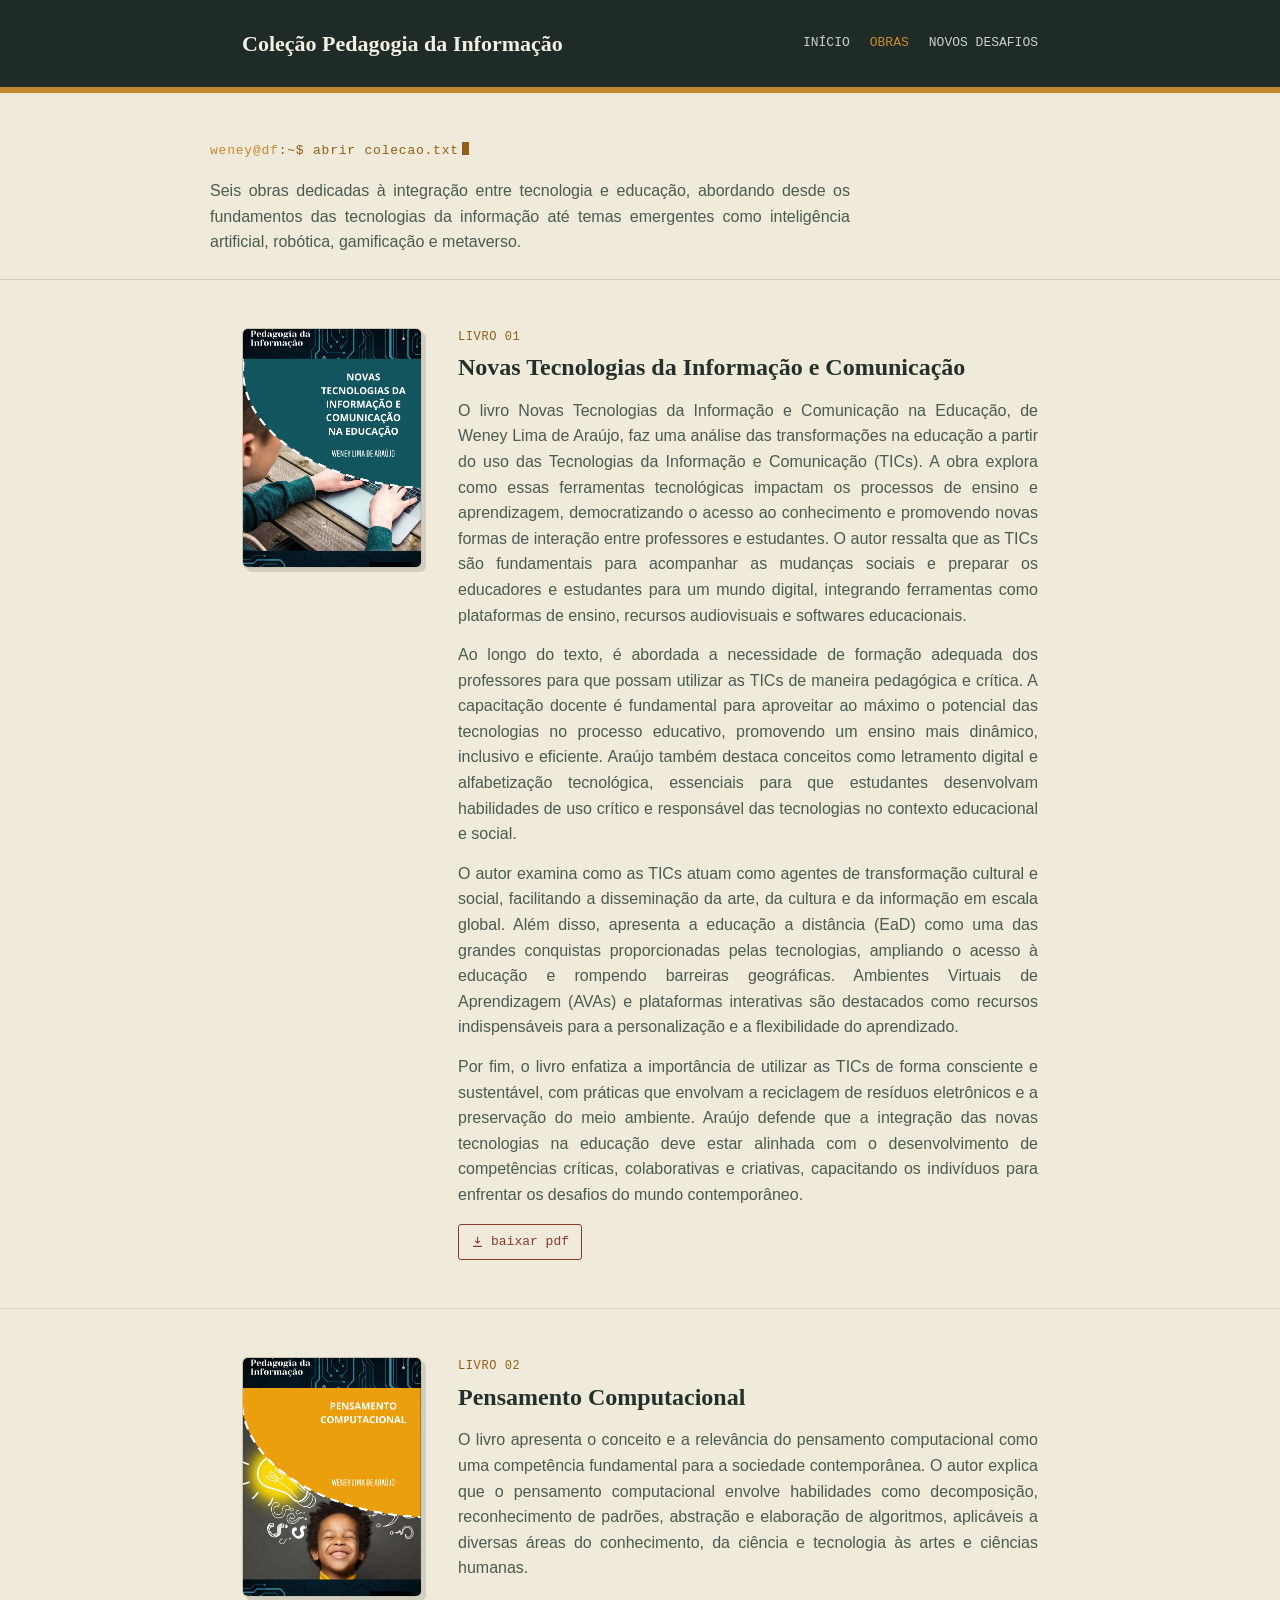
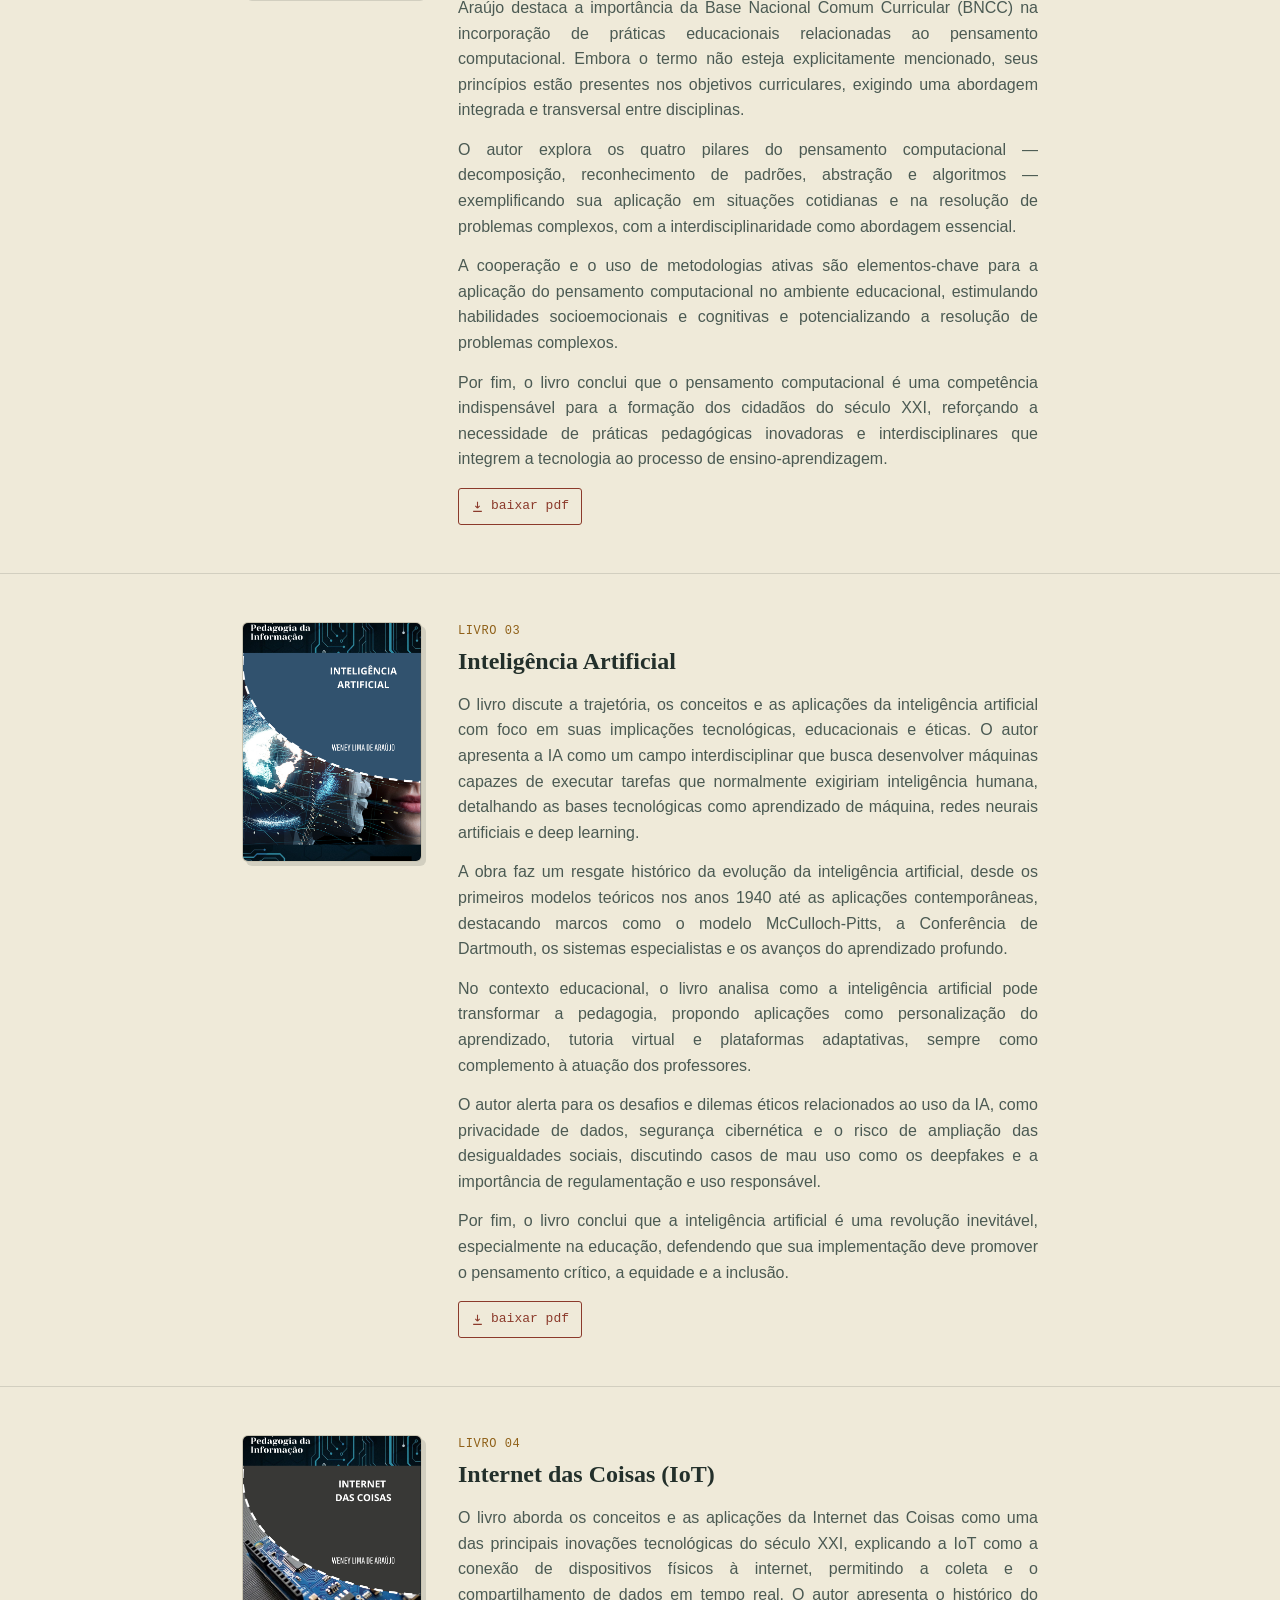
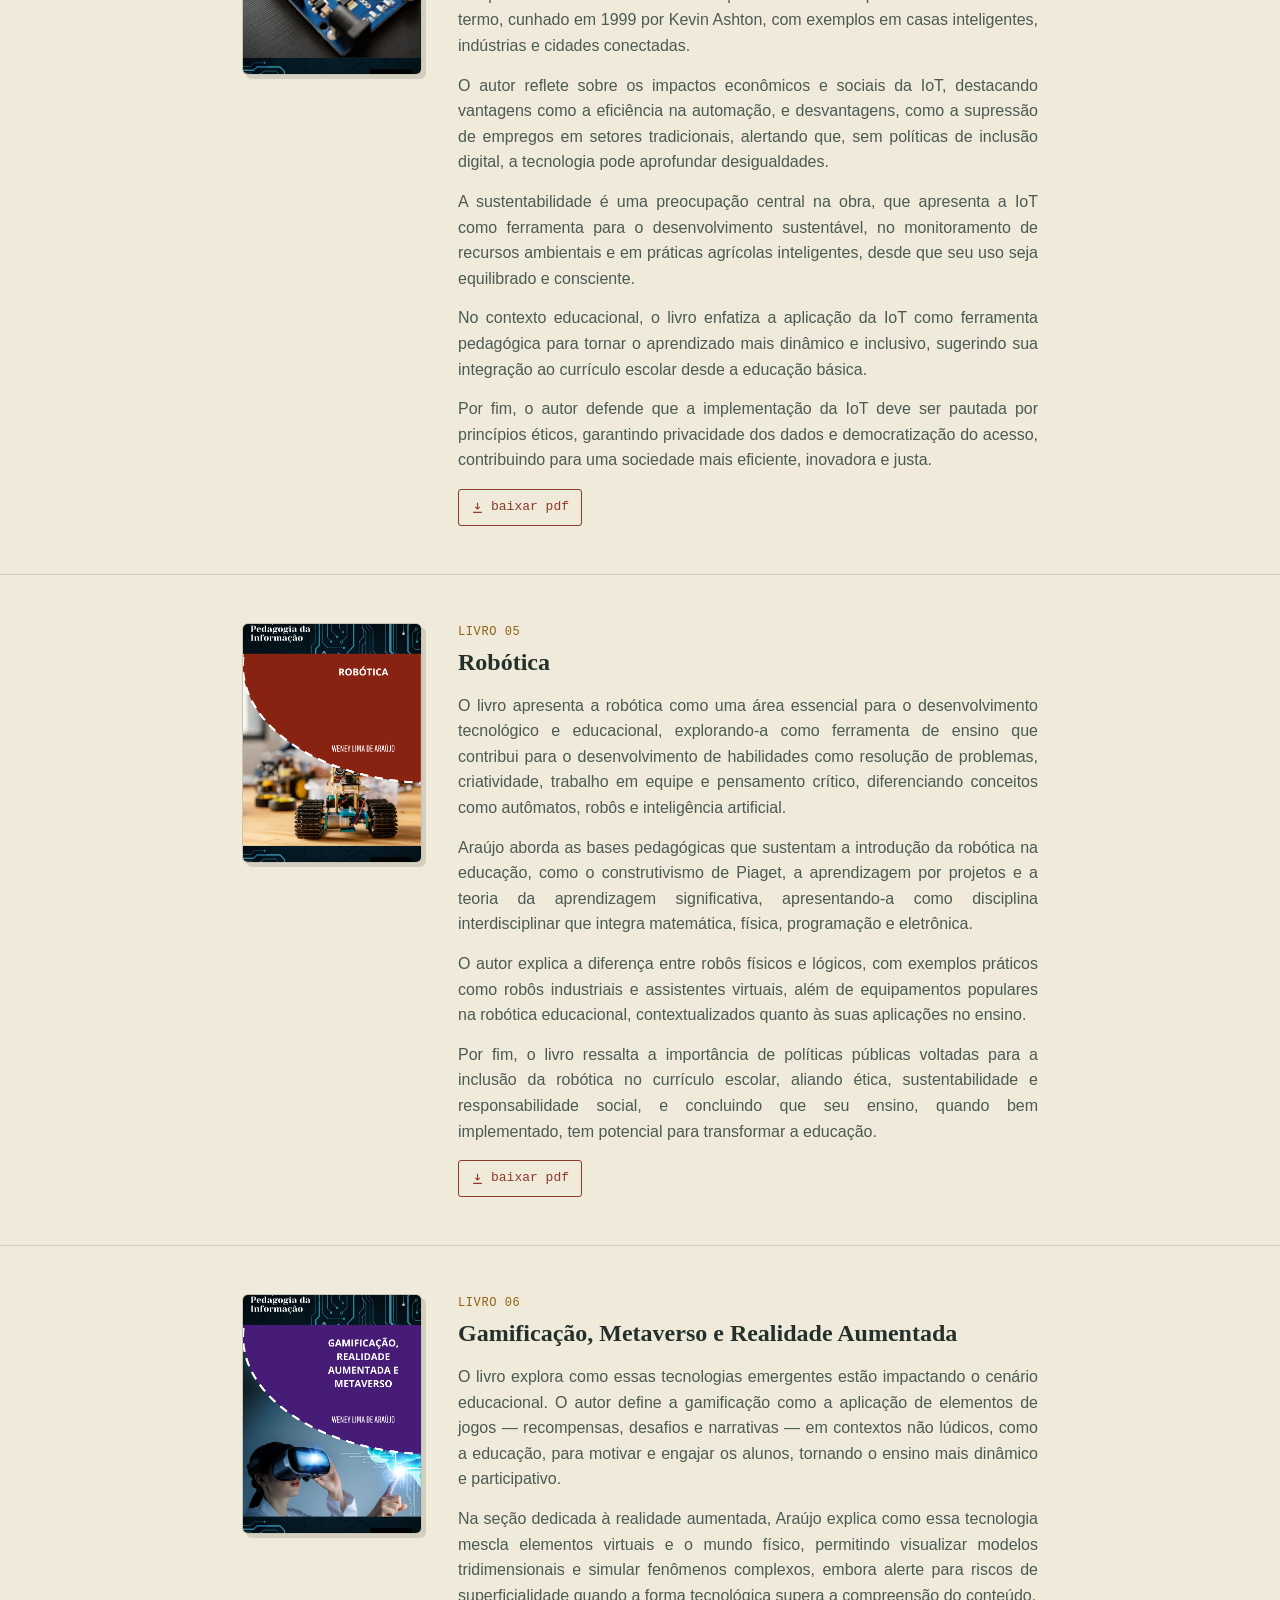
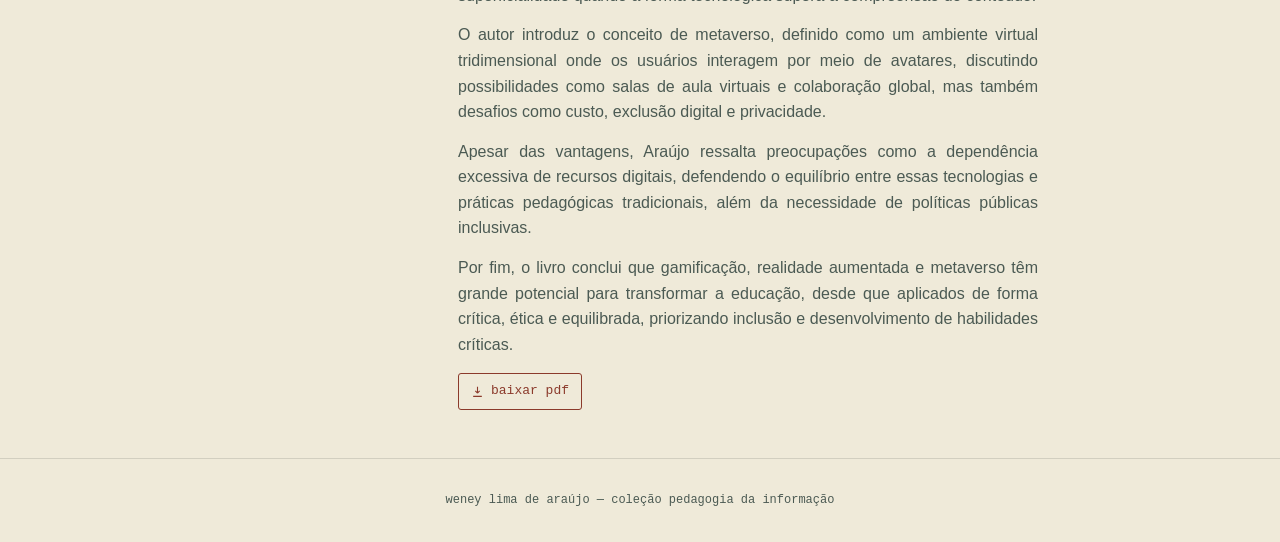
==== livros.html @ 9230e6cb "Add files via upload" ====
<!DOCTYPE html>
<html lang="pt-BR">

<head>
  <meta charset="UTF-8">
  <meta name="viewport" content="width=device-width, initial-scale=1.0">
  <title>Coleção Pedagogia da Informação — Weney Lima de Araújo</title>
  <link rel="stylesheet" href="_css/shared.css">
  <link rel="stylesheet" href="_css/livros.css">
</head>

<body>

  <div class="topbar">
    <div class="wrap">
      <h1>Coleção Pedagogia da Informação</h1>
      <nav class="sitenav">
        <a href="index.html">INÍCIO</a>
        <a href="livros.html" class="active">OBRAS</a>
        <a href="novos_desafios.html">NOVOS DESAFIOS</a>
      </nav>
    </div>
  </div>

  <div class="intro wrap">
    <div class="eyebrow"><span class="path">weney@df</span>:~$ abrir colecao.txt<span class="cursor"></span></div>
    <p>Seis obras dedicadas à integração entre tecnologia e educação, abordando desde os fundamentos das tecnologias da
      informação até temas emergentes como inteligência artificial, robótica, gamificação e metaverso.</p>
  </div>

  <article class="book-full" id="livro01">
    <div class="wrap">
      <div class="grid">
        <div class="cover">
          <img src="_images/capa01.png" alt="Capa do livro Novas Tecnologias da Informação e Comunicação"
            onerror="this.style.display='none'; this.nextElementSibling.style.display='flex';">
          <div class="fallback" style="display:none; align-items:center; justify-content:center; height:100%;">coloque a
            capa em<br><b>_images/capa01.png</b></div>
        </div>
        <div>
          <div class="num">LIVRO 01</div>
          <h2>Novas Tecnologias da Informação e Comunicação</h2>
          <div class="resumo">
            <p>O livro Novas Tecnologias da Informação e Comunicação na Educação, de Weney Lima de Araújo, faz uma
              análise das transformações na educação a partir do uso das Tecnologias da Informação e Comunicação (TICs).
              A obra explora como essas ferramentas tecnológicas impactam os processos de ensino e aprendizagem,
              democratizando o acesso ao conhecimento e promovendo novas formas de interação entre professores e
              estudantes. O autor ressalta que as TICs são fundamentais para acompanhar as mudanças sociais e preparar
              os educadores e estudantes para um mundo digital, integrando ferramentas como plataformas de ensino,
              recursos audiovisuais e softwares educacionais.</p>
            <p>Ao longo do texto, é abordada a necessidade de formação adequada dos professores para que possam utilizar
              as TICs de maneira pedagógica e crítica. A capacitação docente é fundamental para aproveitar ao máximo o
              potencial das tecnologias no processo educativo, promovendo um ensino mais dinâmico, inclusivo e
              eficiente. Araújo também destaca conceitos como letramento digital e alfabetização tecnológica, essenciais
              para que estudantes desenvolvam habilidades de uso crítico e responsável das tecnologias no contexto
              educacional e social.</p>
            <p>O autor examina como as TICs atuam como agentes de transformação cultural e social, facilitando a
              disseminação da arte, da cultura e da informação em escala global. Além disso, apresenta a educação a
              distância (EaD) como uma das grandes conquistas proporcionadas pelas tecnologias, ampliando o acesso à
              educação e rompendo barreiras geográficas. Ambientes Virtuais de Aprendizagem (AVAs) e plataformas
              interativas são destacados como recursos indispensáveis para a personalização e a flexibilidade do
              aprendizado.</p>
            <p>Por fim, o livro enfatiza a importância de utilizar as TICs de forma consciente e sustentável, com
              práticas que envolvam a reciclagem de resíduos eletrônicos e a preservação do meio ambiente. Araújo
              defende que a integração das novas tecnologias na educação deve estar alinhada com o desenvolvimento de
              competências críticas, colaborativas e criativas, capacitando os indivíduos para enfrentar os desafios do
              mundo contemporâneo.</p>
          </div>
          <a class="download" href="_livros/livro01-novas-tecnologia-da-informacao.pdf" download>
            <svg viewBox="0 0 24 24" fill="none" stroke="currentColor" stroke-width="2">
              <path d="M12 3v12m0 0l-4-4m4 4l4-4M4 21h16" />
            </svg>
            baixar pdf
          </a>
        </div>
      </div>
    </div>
  </article>

  <article class="book-full" id="livro02">
    <div class="wrap">
      <div class="grid">
        <div class="cover">
          <img src="_images/capa02.png" alt="Capa do livro Pensamento Computacional"
            onerror="this.style.display='none'; this.nextElementSibling.style.display='flex';">
          <div class="fallback" style="display:none; align-items:center; justify-content:center; height:100%;">coloque a
            capa em<br><b>_images/capa02.png</b></div>
        </div>
        <div>
          <div class="num">LIVRO 02</div>
          <h2>Pensamento Computacional</h2>
          <div class="resumo">
            <p>O livro apresenta o conceito e a relevância do pensamento computacional como uma competência fundamental
              para a sociedade contemporânea. O autor explica que o pensamento computacional envolve habilidades como
              decomposição, reconhecimento de padrões, abstração e elaboração de algoritmos, aplicáveis a diversas áreas
              do conhecimento, da ciência e tecnologia às artes e ciências humanas.</p>
            <p>Araújo destaca a importância da Base Nacional Comum Curricular (BNCC) na incorporação de práticas
              educacionais relacionadas ao pensamento computacional. Embora o termo não esteja explicitamente
              mencionado, seus princípios estão presentes nos objetivos curriculares, exigindo uma abordagem integrada e
              transversal entre disciplinas.</p>
            <p>O autor explora os quatro pilares do pensamento computacional — decomposição, reconhecimento de padrões,
              abstração e algoritmos — exemplificando sua aplicação em situações cotidianas e na resolução de problemas
              complexos, com a interdisciplinaridade como abordagem essencial.</p>
            <p>A cooperação e o uso de metodologias ativas são elementos-chave para a aplicação do pensamento
              computacional no ambiente educacional, estimulando habilidades socioemocionais e cognitivas e
              potencializando a resolução de problemas complexos.</p>
            <p>Por fim, o livro conclui que o pensamento computacional é uma competência indispensável para a formação
              dos cidadãos do século XXI, reforçando a necessidade de práticas pedagógicas inovadoras e
              interdisciplinares que integrem a tecnologia ao processo de ensino-aprendizagem.</p>
          </div>
          <a class="download" href="_livros/livro02-pensamento-computacional.pdf" download>
            <svg viewBox="0 0 24 24" fill="none" stroke="currentColor" stroke-width="2">
              <path d="M12 3v12m0 0l-4-4m4 4l4-4M4 21h16" />
            </svg>
            baixar pdf
          </a>
        </div>
      </div>
    </div>
  </article>

  <article class="book-full" id="livro03">
    <div class="wrap">
      <div class="grid">
        <div class="cover">
          <img src="_images/capa03.png" alt="Capa do livro Inteligência Artificial"
            onerror="this.style.display='none'; this.nextElementSibling.style.display='flex';">
          <div class="fallback" style="display:none; align-items:center; justify-content:center; height:100%;">coloque a
            capa em<br><b>_images/capa03.png</b></div>
        </div>
        <div>
          <div class="num">LIVRO 03</div>
          <h2>Inteligência Artificial</h2>
          <div class="resumo">
            <p>O livro discute a trajetória, os conceitos e as aplicações da inteligência artificial com foco em suas
              implicações tecnológicas, educacionais e éticas. O autor apresenta a IA como um campo interdisciplinar que
              busca desenvolver máquinas capazes de executar tarefas que normalmente exigiriam inteligência humana,
              detalhando as bases tecnológicas como aprendizado de máquina, redes neurais artificiais e deep learning.
            </p>
            <p>A obra faz um resgate histórico da evolução da inteligência artificial, desde os primeiros modelos
              teóricos nos anos 1940 até as aplicações contemporâneas, destacando marcos como o modelo McCulloch-Pitts,
              a Conferência de Dartmouth, os sistemas especialistas e os avanços do aprendizado profundo.</p>
            <p>No contexto educacional, o livro analisa como a inteligência artificial pode transformar a pedagogia,
              propondo aplicações como personalização do aprendizado, tutoria virtual e plataformas adaptativas, sempre
              como complemento à atuação dos professores.</p>
            <p>O autor alerta para os desafios e dilemas éticos relacionados ao uso da IA, como privacidade de dados,
              segurança cibernética e o risco de ampliação das desigualdades sociais, discutindo casos de mau uso como
              os deepfakes e a importância de regulamentação e uso responsável.</p>
            <p>Por fim, o livro conclui que a inteligência artificial é uma revolução inevitável, especialmente na
              educação, defendendo que sua implementação deve promover o pensamento crítico, a equidade e a inclusão.
            </p>
          </div>
          <a class="download" href="_livros/livro03-inteligencia-artificial.pdf" download>
            <svg viewBox="0 0 24 24" fill="none" stroke="currentColor" stroke-width="2">
              <path d="M12 3v12m0 0l-4-4m4 4l4-4M4 21h16" />
            </svg>
            baixar pdf
          </a>
        </div>
      </div>
    </div>
  </article>

  <article class="book-full" id="livro04">
    <div class="wrap">
      <div class="grid">
        <div class="cover">
          <img src="_images/capa04.png" alt="Capa do livro Internet das Coisas"
            onerror="this.style.display='none'; this.nextElementSibling.style.display='flex';">
          <div class="fallback" style="display:none; align-items:center; justify-content:center; height:100%;">coloque a
            capa em<br><b>_images/capa04.png</b></div>
        </div>
        <div>
          <div class="num">LIVRO 04</div>
          <h2>Internet das Coisas (IoT)</h2>
          <div class="resumo">
            <p>O livro aborda os conceitos e as aplicações da Internet das Coisas como uma das principais inovações
              tecnológicas do século XXI, explicando a IoT como a conexão de dispositivos físicos à internet, permitindo
              a coleta e o compartilhamento de dados em tempo real. O autor apresenta o histórico do termo, cunhado em
              1999 por Kevin Ashton, com exemplos em casas inteligentes, indústrias e cidades conectadas.</p>
            <p>O autor reflete sobre os impactos econômicos e sociais da IoT, destacando vantagens como a eficiência na
              automação, e desvantagens, como a supressão de empregos em setores tradicionais, alertando que, sem
              políticas de inclusão digital, a tecnologia pode aprofundar desigualdades.</p>
            <p>A sustentabilidade é uma preocupação central na obra, que apresenta a IoT como ferramenta para o
              desenvolvimento sustentável, no monitoramento de recursos ambientais e em práticas agrícolas inteligentes,
              desde que seu uso seja equilibrado e consciente.</p>
            <p>No contexto educacional, o livro enfatiza a aplicação da IoT como ferramenta pedagógica para tornar o
              aprendizado mais dinâmico e inclusivo, sugerindo sua integração ao currículo escolar desde a educação
              básica.</p>
            <p>Por fim, o autor defende que a implementação da IoT deve ser pautada por princípios éticos, garantindo
              privacidade dos dados e democratização do acesso, contribuindo para uma sociedade mais eficiente,
              inovadora e justa.</p>
          </div>
          <a class="download" href="_livros/livro04-internet-das-coisas.pdf" download>
            <svg viewBox="0 0 24 24" fill="none" stroke="currentColor" stroke-width="2">
              <path d="M12 3v12m0 0l-4-4m4 4l4-4M4 21h16" />
            </svg>
            baixar pdf
          </a>
        </div>
      </div>
    </div>
  </article>

  <article class="book-full" id="livro05">
    <div class="wrap">
      <div class="grid">
        <div class="cover">
          <img src="_images/capa05.png" alt="Capa do livro Robótica"
            onerror="this.style.display='none'; this.nextElementSibling.style.display='flex';">
          <div class="fallback" style="display:none; align-items:center; justify-content:center; height:100%;">coloque a
            capa em<br><b>_images/capa05.png</b></div>
        </div>
        <div>
          <div class="num">LIVRO 05</div>
          <h2>Robótica</h2>
          <div class="resumo">
            <p>O livro apresenta a robótica como uma área essencial para o desenvolvimento tecnológico e educacional,
              explorando-a como ferramenta de ensino que contribui para o desenvolvimento de habilidades como resolução
              de problemas, criatividade, trabalho em equipe e pensamento crítico, diferenciando conceitos como
              autômatos, robôs e inteligência artificial.</p>
            <p>Araújo aborda as bases pedagógicas que sustentam a introdução da robótica na educação, como o
              construtivismo de Piaget, a aprendizagem por projetos e a teoria da aprendizagem significativa,
              apresentando-a como disciplina interdisciplinar que integra matemática, física, programação e eletrônica.
            </p>
            <p>O autor explica a diferença entre robôs físicos e lógicos, com exemplos práticos como robôs industriais e
              assistentes virtuais, além de equipamentos populares na robótica educacional, contextualizados quanto às
              suas aplicações no ensino.</p>
            <p>Por fim, o livro ressalta a importância de políticas públicas voltadas para a inclusão da robótica no
              currículo escolar, aliando ética, sustentabilidade e responsabilidade social, e concluindo que seu ensino,
              quando bem implementado, tem potencial para transformar a educação.</p>
          </div>
          <a class="download" href="_livros/livro05-robotica.pdf" download>
            <svg viewBox="0 0 24 24" fill="none" stroke="currentColor" stroke-width="2">
              <path d="M12 3v12m0 0l-4-4m4 4l4-4M4 21h16" />
            </svg>
            baixar pdf
          </a>
        </div>
      </div>
    </div>
  </article>

  <article class="book-full" id="livro06">
    <div class="wrap">
      <div class="grid">
        <div class="cover">
          <img src="_images/capa06.png" alt="Capa do livro Gamificação, Metaverso e Realidade Aumentada"
            onerror="this.style.display='none'; this.nextElementSibling.style.display='flex';">
          <div class="fallback" style="display:none; align-items:center; justify-content:center; height:100%;">coloque a
            capa em<br><b>_images/capa06.png</b></div>
        </div>
        <div>
          <div class="num">LIVRO 06</div>
          <h2>Gamificação, Metaverso e Realidade Aumentada</h2>
          <div class="resumo">
            <p>O livro explora como essas tecnologias emergentes estão impactando o cenário educacional. O autor define
              a gamificação como a aplicação de elementos de jogos — recompensas, desafios e narrativas — em contextos
              não lúdicos, como a educação, para motivar e engajar os alunos, tornando o ensino mais dinâmico e
              participativo.</p>
            <p>Na seção dedicada à realidade aumentada, Araújo explica como essa tecnologia mescla elementos virtuais e
              o mundo físico, permitindo visualizar modelos tridimensionais e simular fenômenos complexos, embora alerte
              para riscos de superficialidade quando a forma tecnológica supera a compreensão do conteúdo.</p>
            <p>O autor introduz o conceito de metaverso, definido como um ambiente virtual tridimensional onde os
              usuários interagem por meio de avatares, discutindo possibilidades como salas de aula virtuais e
              colaboração global, mas também desafios como custo, exclusão digital e privacidade.</p>
            <p>Apesar das vantagens, Araújo ressalta preocupações como a dependência excessiva de recursos digitais,
              defendendo o equilíbrio entre essas tecnologias e práticas pedagógicas tradicionais, além da necessidade
              de políticas públicas inclusivas.</p>
            <p>Por fim, o livro conclui que gamificação, realidade aumentada e metaverso têm grande potencial para
              transformar a educação, desde que aplicados de forma crítica, ética e equilibrada, priorizando inclusão e
              desenvolvimento de habilidades críticas.</p>
          </div>
          <a class="download" href="_livros/livro06-gamificacao-metaverso-realidade-aumentada.pdf" download>
            <svg viewBox="0 0 24 24" fill="none" stroke="currentColor" stroke-width="2">
              <path d="M12 3v12m0 0l-4-4m4 4l4-4M4 21h16" />
            </svg>
            baixar pdf
          </a>
        </div>
      </div>
    </div>
  </article>

  <footer>weney lima de araújo — coleção pedagogia da informação</footer>

</body>

</html>
---- _css/shared.css ----
p {
  text-align: justify;
}

:root {
  --font-display: Georgia, Cambria, 'Times New Roman', serif;
  --font-sans: -apple-system, BlinkMacSystemFont, 'Segoe UI', Roboto, Arial, sans-serif;
  --font-mono: ui-monospace, 'Courier New', Consolas, monospace;
  --paper: #EFEAD9;
  --paper-2: #E4DDC7;
  --ink: #23302B;
  --ink-soft: #4B5A53;
  --board: #1E2B26;
  --board-2: #28382F;
  --chalk: #F3EFE2;
  --chalk-soft: #C9D1C6;
  --gold: #C68A2E;
  --gold-dark: #8F6018;
  --leather: #8B3A2B;
  --sage: #7C9A82;
  --rule: rgba(35, 48, 43, 0.14);
  --rule-chalk: rgba(243, 239, 226, 0.22);
}

* {
  box-sizing: border-box;
}

html {
  scroll-behavior: smooth;
}

body {
  margin: 0;
  background: var(--paper);
  color: var(--ink);
  font-family: var(--font-sans);
  line-height: 1.6;
}

h1,
h2,
h3 {
  font-family: var(--font-display);
  font-weight: 700;
  margin: 0;
  color: var(--ink);
}

a {
  color: var(--leather);
}

.mono {
  font-family: var(--font-mono);
}

.eyebrow {
  font-family: var(--font-mono);
  font-size: 13px;
  letter-spacing: .06em;
  color: var(--gold-dark);
}

.eyebrow .path {
  color: var(--gold);
}

.eyebrow .cursor {
  display: inline-block;
  width: 7px;
  height: 13px;
  background: var(--gold-dark);
  margin-left: 3px;
  vertical-align: -1px;
  animation: blink 1.1s steps(1) infinite;
}

@keyframes blink {
  50% {
    opacity: 0;
  }
}

/* NAV — padrão único, igual nas três páginas */
.topbar {
  background: var(--board);
  color: var(--chalk);
  padding: 26px 0;
  border-bottom: 6px solid var(--gold);
}

.topbar .wrap {
  max-width: 860px;
  display: flex;
  align-items: center;
  justify-content: space-between;
  flex-wrap: wrap;
  gap: 12px;
}

.topbar h1 {
  color: var(--chalk);
  font-size: 22px;
}

.sitenav {
  display: flex;
  gap: 20px;
  font-family: var(--font-mono);
  font-size: 13px;
}

.sitenav a {
  color: var(--chalk-soft);
  text-decoration: none;
}

.sitenav a:hover {
  color: var(--gold);
}

.sitenav a.active {
  color: var(--gold);
}
---- _css/livros.css ----
.wrap {
  max-width: 860px;
  margin: 0 auto;
  padding: 0 32px;
}

.intro {
  padding: 48px 0 8px;
}

.intro p {
  color: var(--ink-soft);
  max-width: 640px;
}

.book-full {
  padding: 48px 0;
  border-top: 1px solid var(--rule);
  scroll-margin-top: 24px;
}

.book-full .grid {
  display: grid;
  grid-template-columns: 180px 1fr;
  gap: 36px;
  align-items: start;
}

.cover {
  width: 100%;
  aspect-ratio: 3/4;
  border-radius: 6px;
  overflow: hidden;
  background: var(--paper-2);
  border: 1px solid var(--rule);
  display: flex;
  align-items: center;
  justify-content: center;
  box-shadow: 4px 4px 0 var(--rule);
}

.cover img {
  width: 100%;
  height: 100%;
  object-fit: cover;
  display: block;
}

.cover .fallback {
  font-family: var(--font-mono);
  font-size: 11px;
  color: var(--ink-soft);
  text-align: center;
  padding: 0 12px;
}

.book-full .num {
  font-family: var(--font-mono);
  font-size: 12px;
  color: var(--gold-dark);
  letter-spacing: .05em;
  margin-bottom: 6px;
}

.book-full h2 {
  font-size: 24px;
  margin-bottom: 16px;
  line-height: 1.2;
}

.book-full .resumo p {
  color: var(--ink-soft);
  margin: 0 0 14px;
}

.book-full .resumo p:last-child {
  margin-bottom: 0;
}

.download {
  display: inline-flex;
  align-items: center;
  gap: 7px;
  margin-top: 16px;
  font-family: var(--font-mono);
  font-size: 13px;
  color: var(--leather);
  text-decoration: none;
  border: 1px solid var(--leather);
  border-radius: 3px;
  padding: 7px 12px;
}

.download:hover {
  background: var(--leather);
  color: var(--chalk);
}

.download svg {
  width: 13px;
  height: 13px;
}

footer {
  text-align: center;
  padding: 32px 0;
  font-family: var(--font-mono);
  font-size: 12px;
  color: var(--ink-soft);
  border-top: 1px solid var(--rule);
}

@media (max-width:640px) {
  .book-full .grid {
    grid-template-columns: 1fr;
  }

  .cover {
    width: 150px;
  }
}
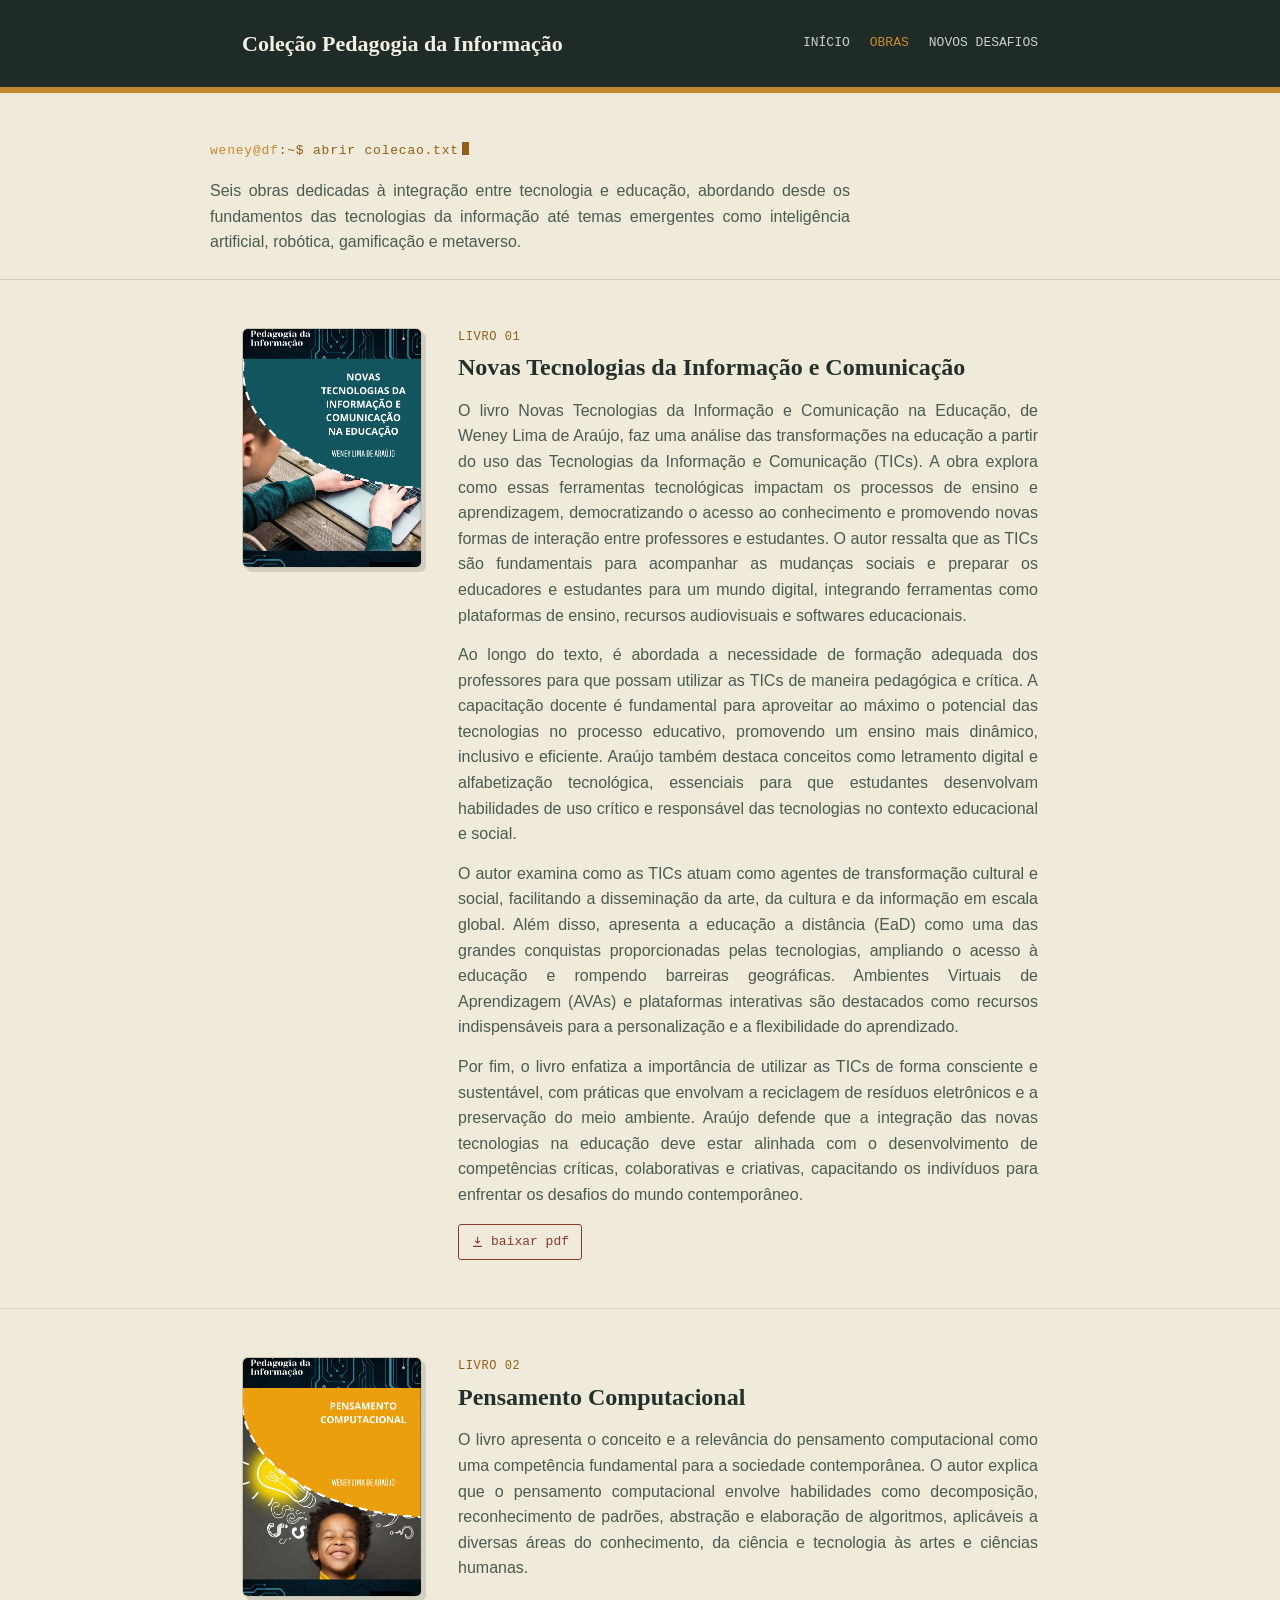
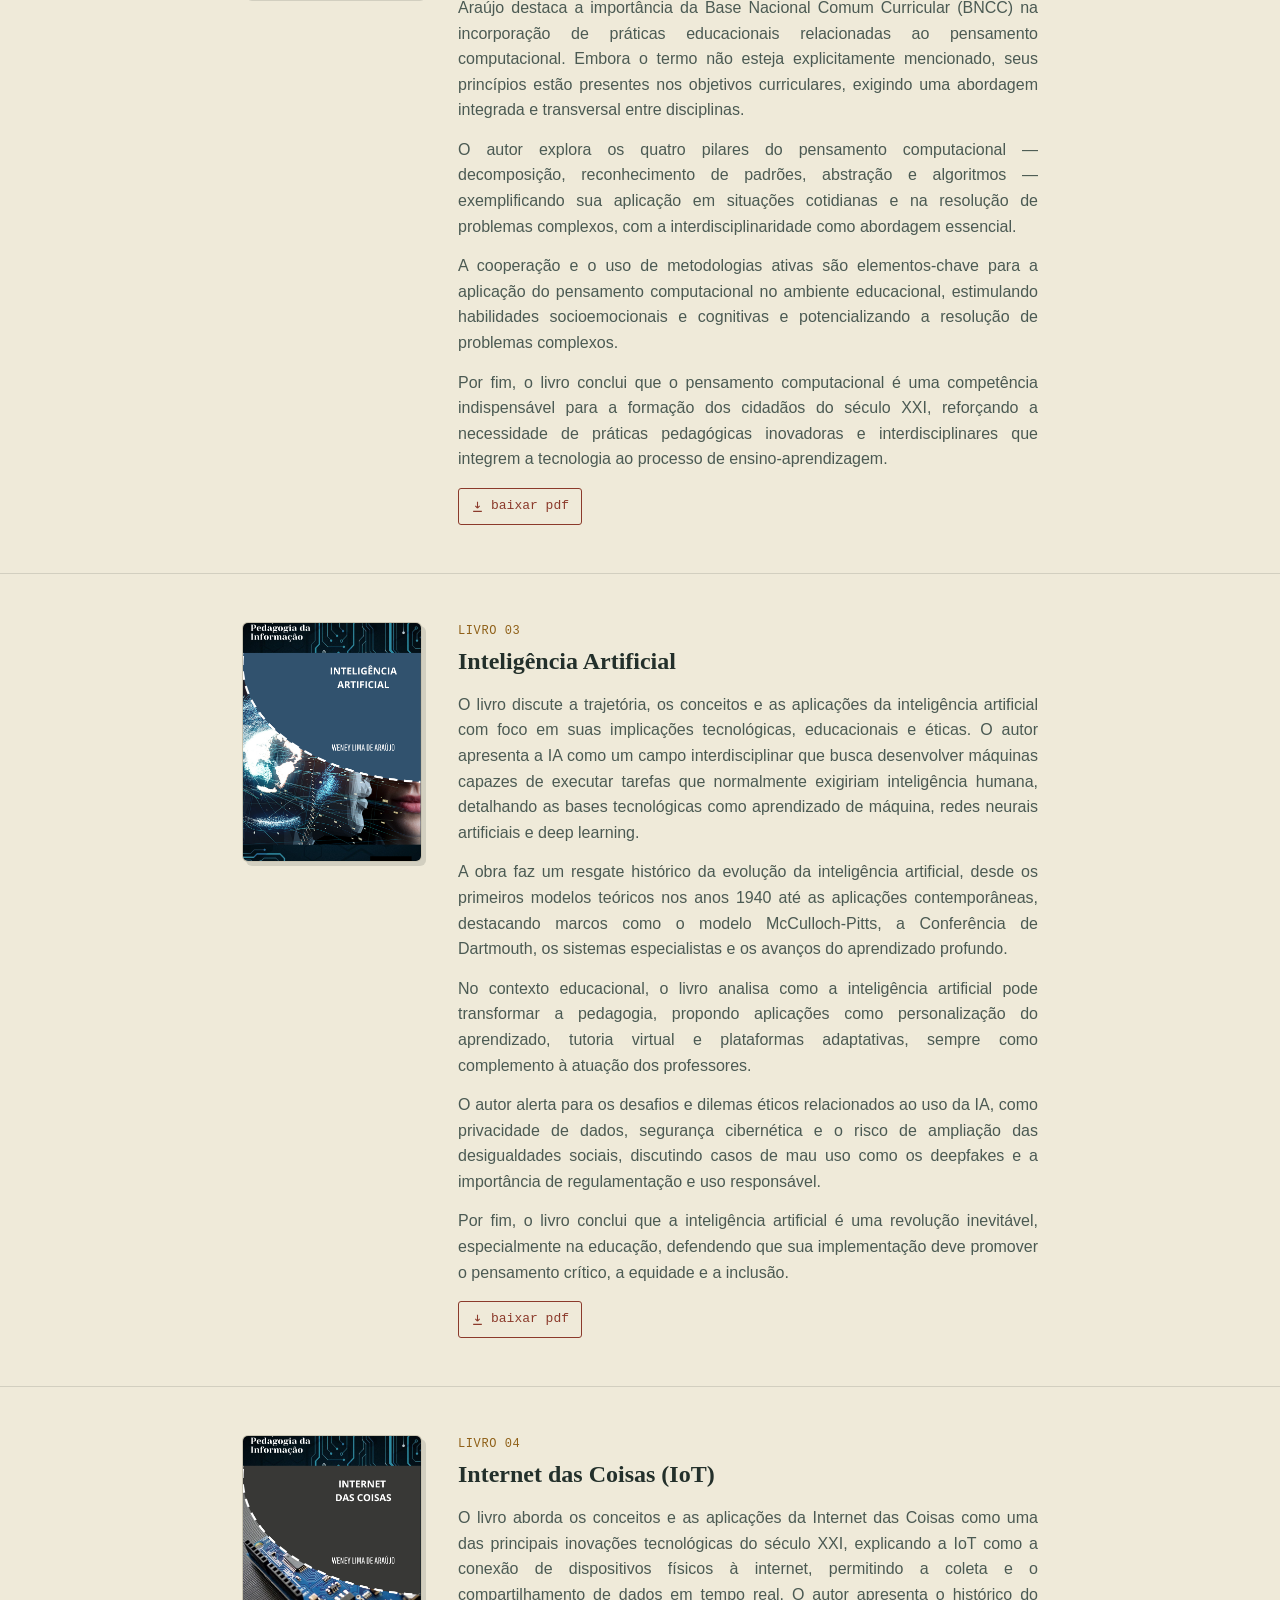
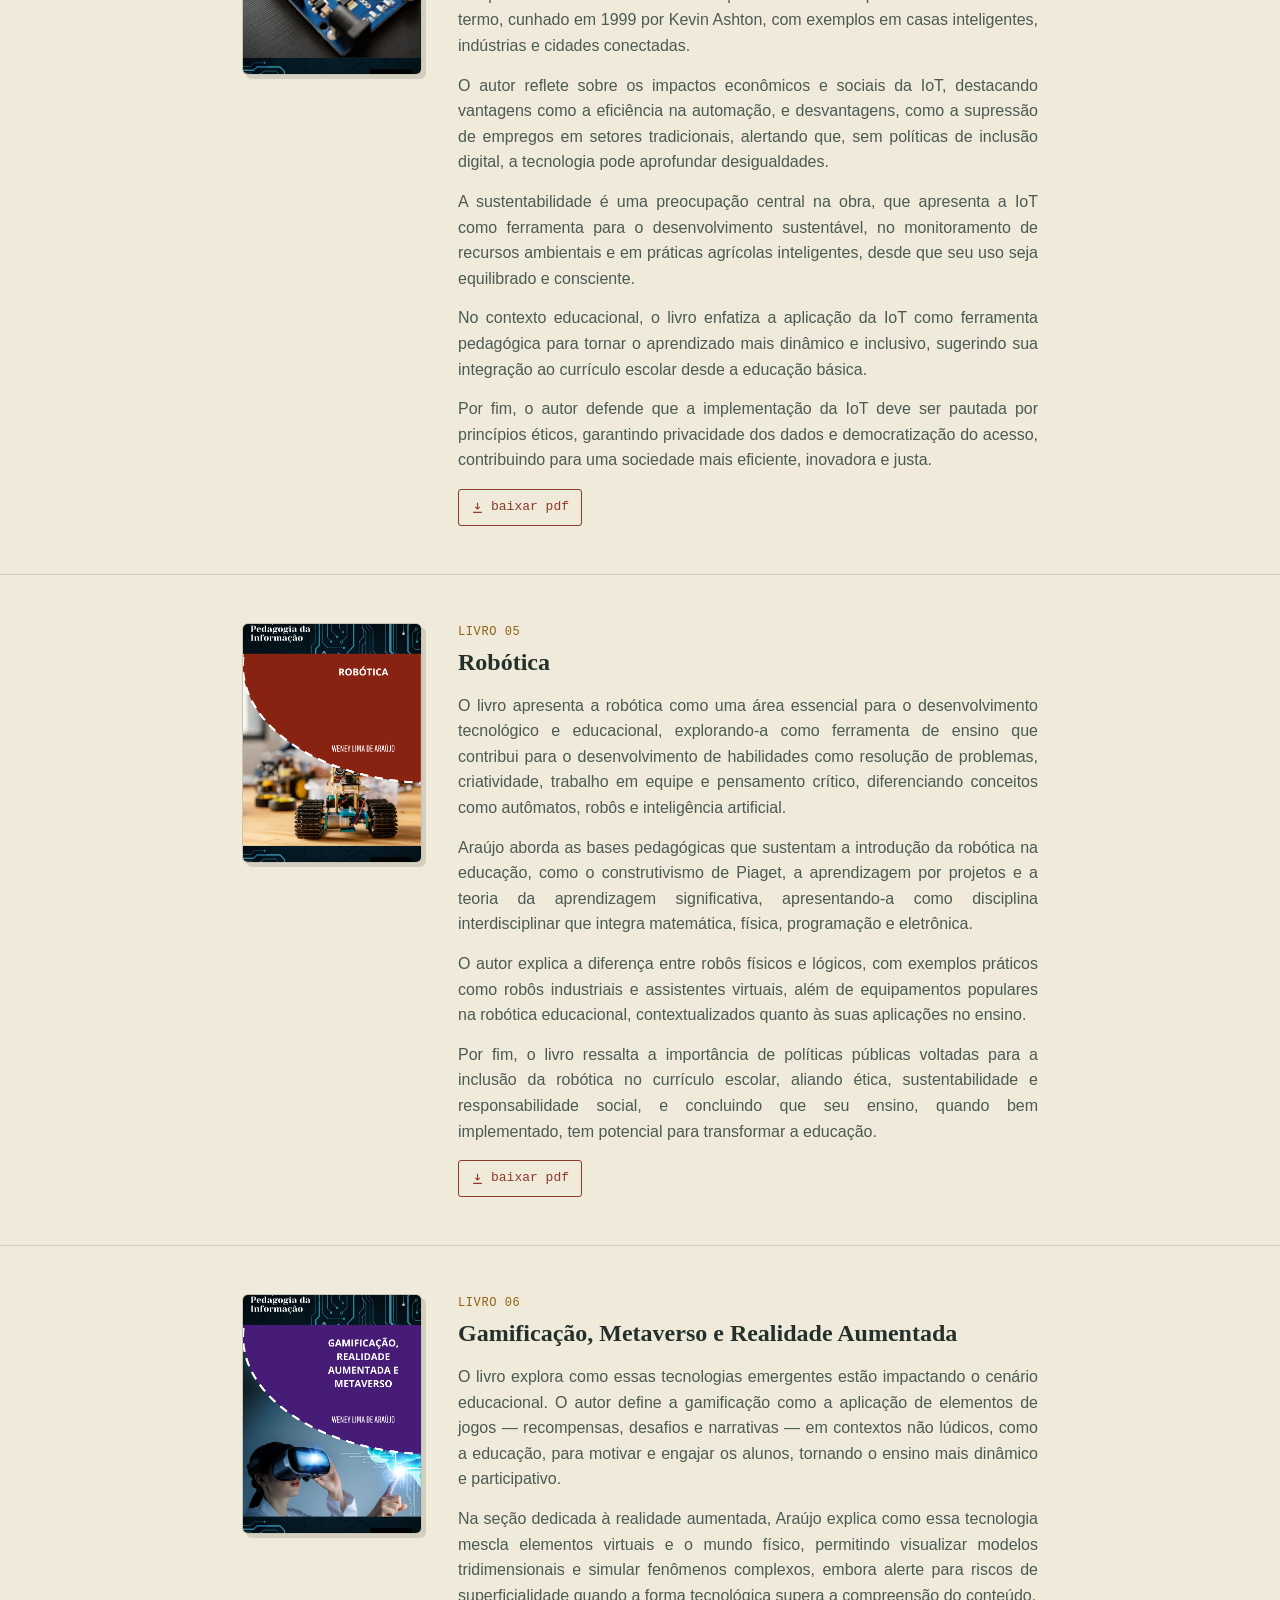
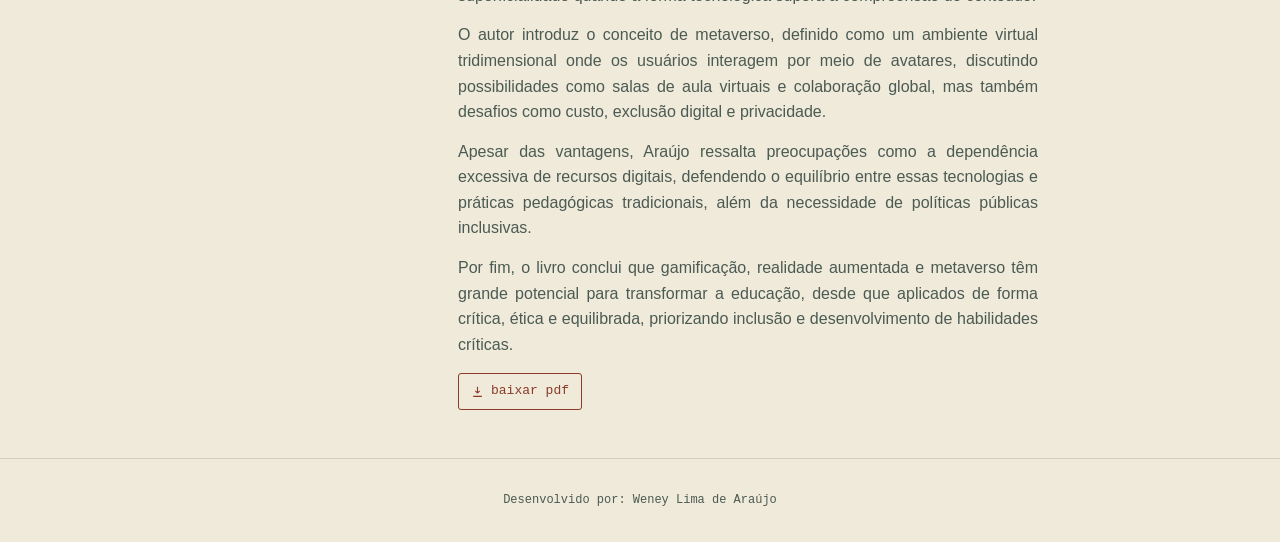
==== commit 94fc51c9: "Add files via upload" ====
--- a/livros.html
+++ b/livros.html
@@ -282,7 +282,7 @@
     </div>
   </article>
 
-  <footer>weney lima de araújo — coleção pedagogia da informação</footer>
+  <footer>Desenvolvido por: Weney Lima de Araújo</footer>
 
 </body>
 
